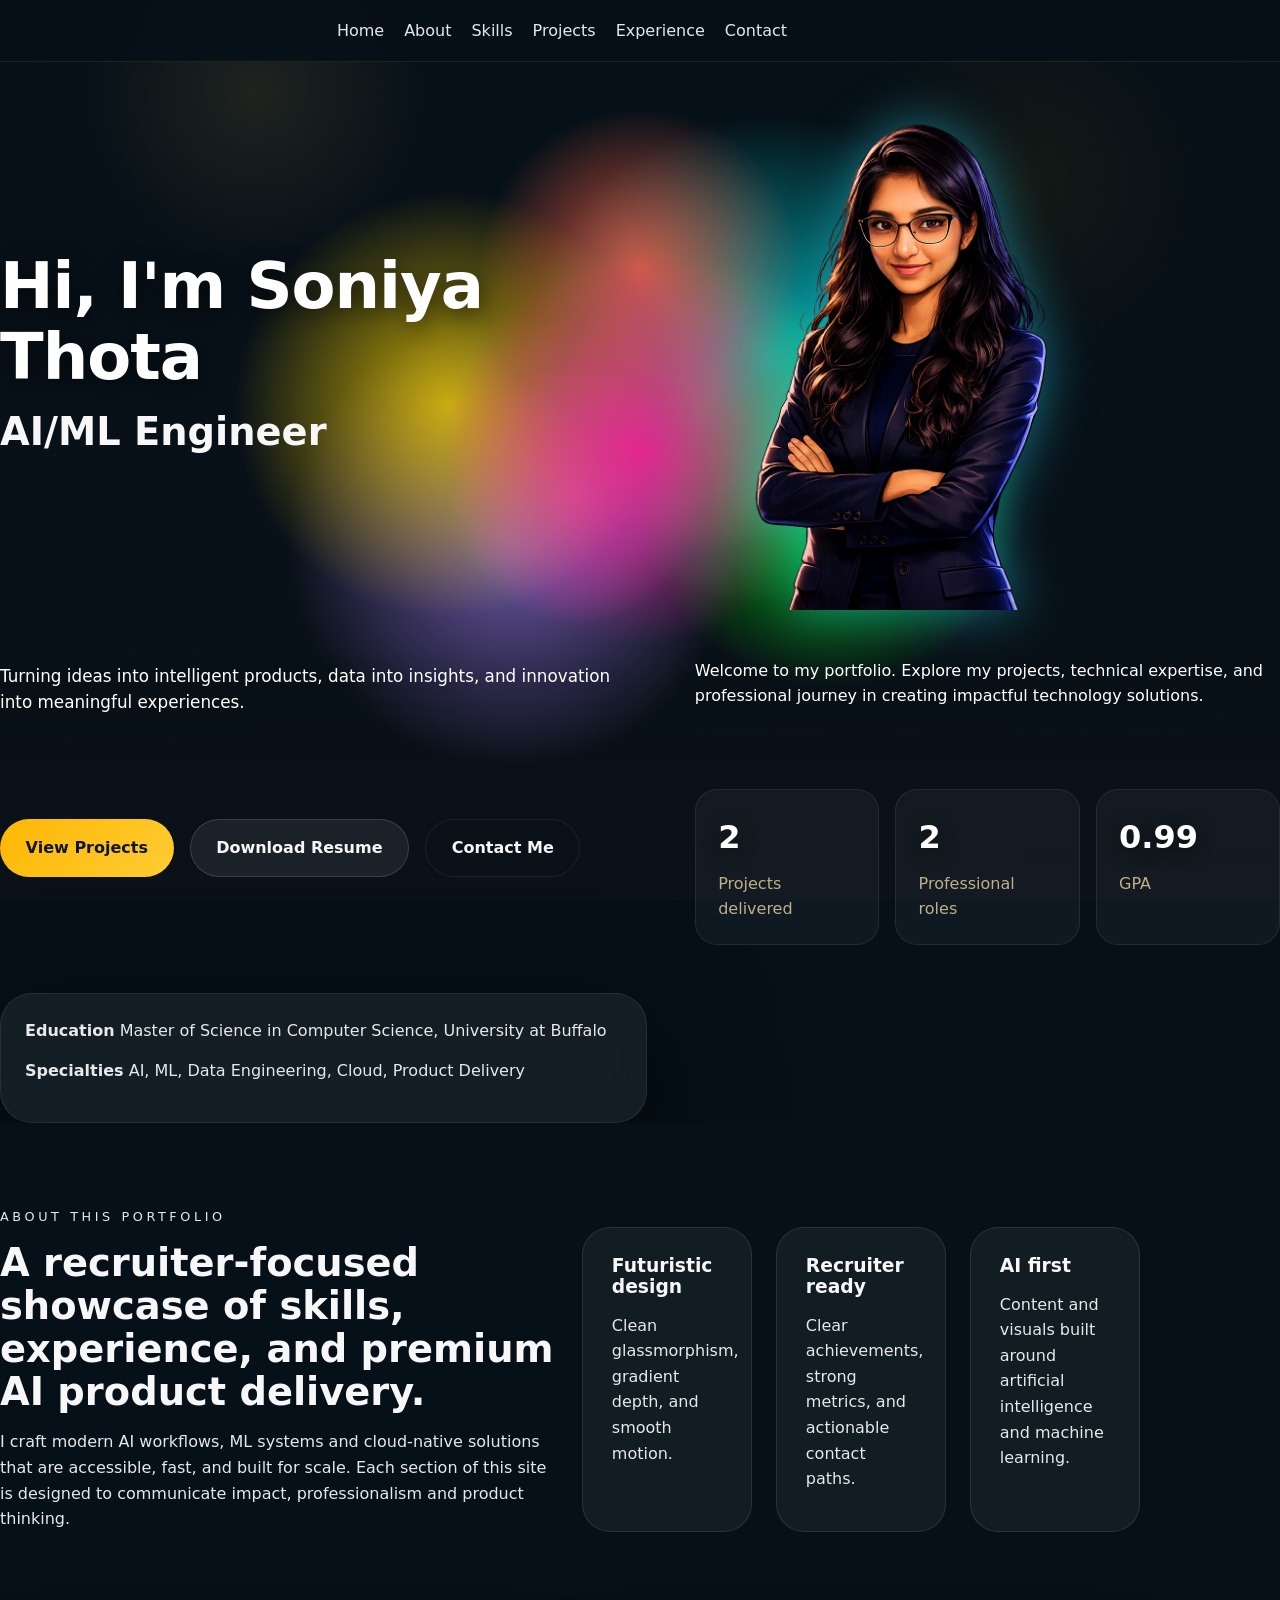
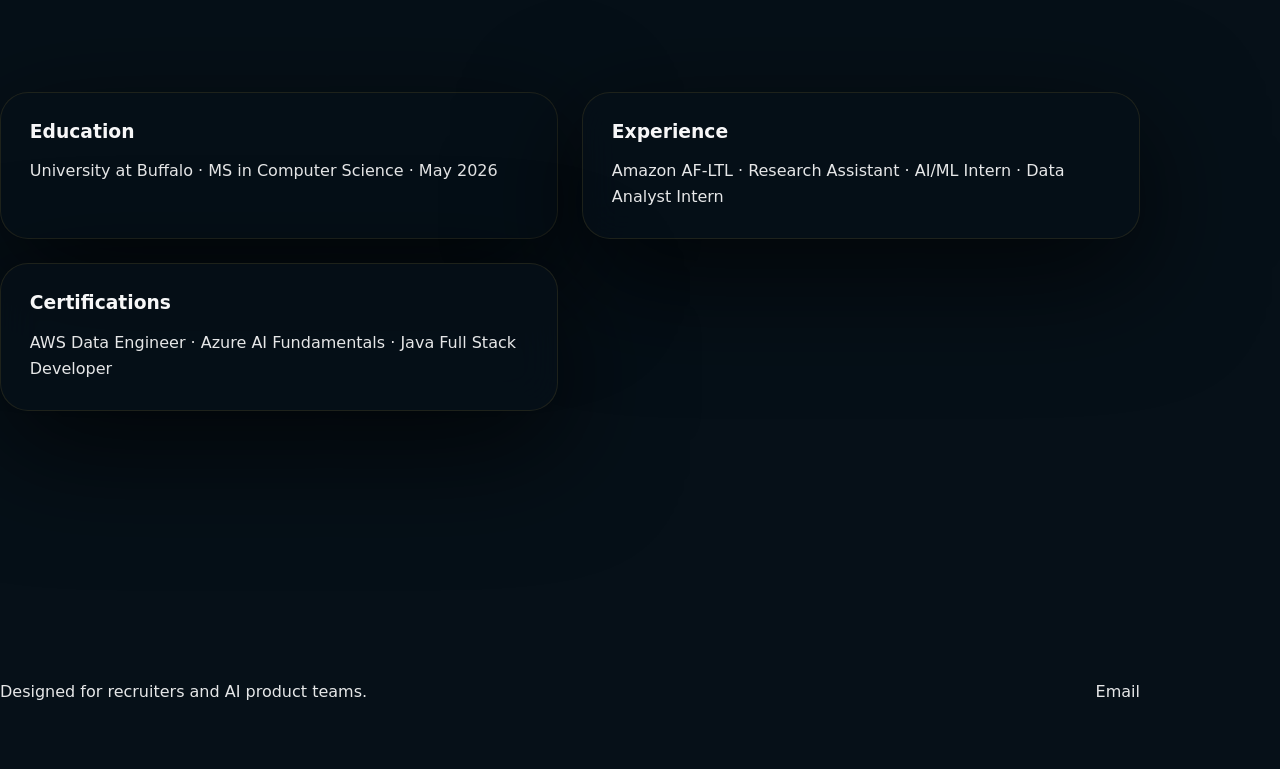
==== index.html @ 8d2c0f6c "Complete portfolio update" ====
﻿<!DOCTYPE html>
<html lang="en">
<head>
  <meta charset="UTF-8">
  <meta http-equiv="X-UA-Compatible" content="IE=edge">
  <meta name="viewport" content="width=device-width, initial-scale=1.0">
  <title>Soniya Thota | AI/ML Engineer</title>
  <meta name="description" content="Soniya Thota is an AI/ML Engineer building intelligent systems through AI, ML, data engineering, and software development.">
  <link rel="stylesheet" href="style.css">
</head>
<body data-page="home">
  <div class="page-overlay"></div>
  <div class="progress-wrap"><div class="progress-bar" id="progressBar"></div></div>

  <header class="site-header">
    <div class="container header-inner">
      <nav class="site-nav" aria-label="Primary navigation">
        <a class="nav-link" href="index.html" data-page="home">Home</a>
        <a class="nav-link" href="about.html" data-page="about">About</a>
        <a class="nav-link" href="skills.html" data-page="skills">Skills</a>
        <a class="nav-link" href="projects.html" data-page="projects">Projects</a>
        <a class="nav-link" href="experience.html" data-page="experience">Experience</a>
        <a class="nav-link" href="contact.html" data-page="contact">Contact</a>
      </nav>
      <div class="header-actions">
        <!-- Theme toggle removed: site is dark-only -->
      </div>
    </div>
  </header>

  <main class="page page--home">
   <section class="hero">

    <div class="hero-content">
        <!-- ALL TEXT HERE -->
        <h1>Hi, I'm Soniya Thota</h1>
        <h2>AI/ML Engineer</h2>
    </div>

    <div class="hero-image">
          <img src="assets/avatar.png"
             class="avatar"
             alt="Soniya Thota">
    </div>

</div>
           <p class="hero-intro">
Turning ideas into intelligent products, data into insights, and innovation into meaningful experiences.
</p>

        <p class="hero-description">Welcome to my portfolio. Explore my projects, technical expertise, and professional journey in creating impactful technology solutions.</p>
        <div class="hero-actions">
          <a href="projects.html" class="button button--primary">View Projects</a>
          <a href="assets/resume.pdf" class="button button--secondary" download>Download Resume</a>
          <a href="contact.html" class="button button--ghost">Contact Me</a>
        </div>
        
        <div class="hero-metrics">
          <div><strong class="counter" data-target="5">0</strong><span>Projects delivered</span></div>
          <div><strong class="counter" data-target="4">0</strong><span>Professional roles</span></div>
          <div><strong class="counter" data-target="3.67">0</strong><span>GPA</span></div>
        </div>
      </div>

      <div class="hero-visual">
        <div class="hero-details card-glass">
          <p><strong>Education</strong> Master of Science in Computer Science, University at Buffalo</p>
          <p><strong>Specialties</strong> AI, ML, Data Engineering, Cloud, Product Delivery</p>
        </div>
      </div>

      <!-- Social links moved to bottom bar to avoid overlapping hero content -->
    </section>

    <section class="section section--glass reveal">
      <div class="container split-grid">
        <div>
          <p class="section-label">About this portfolio</p>
          <h2>A recruiter-focused showcase of skills, experience, and premium AI product delivery.</h2>
          <p>I craft modern AI workflows, ML systems and cloud-native solutions that are accessible, fast, and built for scale. Each section of this site is designed to communicate impact, professionalism and product thinking.</p>
        </div>
        <div class="feature-grid">
          <article class="feature-card">
            <h3>Futuristic design</h3>
            <p>Clean glassmorphism, gradient depth, and smooth motion.</p>
          </article>
          <article class="feature-card">
            <h3>Recruiter ready</h3>
            <p>Clear achievements, strong metrics, and actionable contact paths.</p>
          </article>
          <article class="feature-card">
            <h3>AI first</h3>
            <p>Content and visuals built around artificial intelligence and machine learning.</p>
          </article>
        </div>
      </div>
    </section>

    <section class="section section--split reveal">
      <div class="container split-grid">
        <div class="mini-card card-glass">
          <h3>Education</h3>
          <p>University at Buffalo · MS in Computer Science · May 2026</p>
        </div>
        <div class="mini-card card-glass">
          <h3>Experience</h3>
          <p>Amazon AF-LTL · Research Assistant · AI/ML Intern · Data Analyst Intern</p>
        </div>
        <div class="mini-card card-glass">
          <h3>Certifications</h3>
          <p>AWS Data Engineer · Azure AI Fundamentals · Java Full Stack Developer</p>
        </div>
      </div>
    </section>

  </main>

  <footer class="site-footer">
    <div class="container footer-inner">
      <p>Designed for recruiters and AI product teams.</p>
      <nav class="footer-nav" aria-label="Footer navigation">
        <a href="mailto:thotasoni996@gmail.com">Email</a>
      </nav>
    </div>
  </footer>

  <div class="corner-social" aria-hidden="false">
    <a class="social-link" href="https://www.linkedin.com/in/thotasoni/" target="_blank" rel="noreferrer" aria-label="LinkedIn - opens in new tab">
      <svg viewBox="0 0 24 24" fill="currentColor" aria-hidden="true"><path d="M4.98 3.5C4.98 4.88 3.87 6 2.49 6S0 4.88 0 3.5 1.11 1 2.49 1 4.98 2.12 4.98 3.5zM0 8.98h4.98V24H0V8.98zM8.5 8.98h4.78v2.04h.07c.66-1.25 2.27-2.56 4.68-2.56 5 0 5.93 3.29 5.93 7.57V24h-4.98v-7.45c0-1.78-.03-4.07-2.48-4.07-2.48 0-2.86 1.94-2.86 3.95V24H8.5V8.98z"/></svg>
      <span>LinkedIn</span>
    </a>

    <a class="social-link" href="https://github.com/soniya-thota" target="_blank" rel="noreferrer" aria-label="GitHub - opens in new tab">
      <svg viewBox="0 0 24 24" fill="currentColor" aria-hidden="true"><path d="M12 .5C5.73.5.75 5.48.75 11.76c0 4.94 3.2 9.13 7.64 10.61.56.1.76-.24.76-.53 0-.26-.01-1.12-.02-2.03-3.11.68-3.77-1.5-3.77-1.5-.51-1.29-1.25-1.63-1.25-1.63-1.02-.7.08-.69.08-.69 1.13.08 1.73 1.16 1.73 1.16 1.01 1.73 2.65 1.23 3.29.94.1-.74.39-1.23.71-1.51-2.48-.28-5.09-1.24-5.09-5.53 0-1.22.43-2.22 1.14-3-.12-.28-.5-1.42.11-2.97 0 0 .93-.3 3.05 1.14a10.6 10.6 0 012.78-.37c.94.01 1.89.13 2.78.38 2.12-1.44 3.05-1.14 3.05-1.14.61 1.55.23 2.69.11 2.97.71.78 1.14 1.78 1.14 3 0 4.3-2.62 5.24-5.11 5.52.4.34.76 1.01.76 2.04 0 1.47-.01 2.65-.01 3.01 0 .29.2.64.77.53C19.05 20.88 22.25 16.7 22.25 11.76 22.25 5.48 17.27.5 12 .5z"/></svg>
      <span>GitHub</span>
    </a>

    <a class="social-link" href="assets/resume.pdf" download aria-label="Download resume">
      <svg viewBox="0 0 24 24" fill="currentColor" aria-hidden="true"><path d="M14 2H6a2 2 0 00-2 2v16a2 2 0 002 2h12a2 2 0 002-2V8l-6-6zM13 3.5L18.5 9H13V3.5zM8 12h8v2H8v-2zm0 4h8v2H8v-2z"/></svg>
      <span>Resume</span>
    </a>

    <div class="contact-info-divider"></div>

    <a class="contact-info-link" href="mailto:thotasoni996@gmail.com" aria-label="Email Soniya">
      <svg viewBox="0 0 24 24" fill="currentColor" aria-hidden="true"><path d="M20 4H4c-1.1 0-2 .9-2 2v12c0 1.1.9 2 2 2h16c1.1 0 2-.9 2-2V6c0-1.1-.9-2-2-2zm0 4l-8 5-8-5V6l8 5 8-5v2z"/></svg>
      <span class="contact-info-text">thotasoni996@gmail.com</span>
    </a>

    <a class="contact-info-link" href="tel:+17163089712" aria-label="Call Soniya">
      <svg viewBox="0 0 24 24" fill="currentColor" aria-hidden="true"><path d="M17.92 7.02C15.8915026 3.93029521 11.8589582 3.05342157 8.55 4.69v2.26c2.3 -1.1 4.05 -0.5 5.84 1.26 2.11 2.11 2.63 4.75 1.38 7.46h2.06c1.33 -2.92 0.97 -6.465 -0.91 -9.15zM19.53 3.02C16.604127 0.134285714 11.253143 0.534285714 7.54 2.23v2.26c2.5 -1.25 4.85 -0.75 6.54 0.99 2 2 2.34 4.26 1.5 6.02h2.04c.6 -1.89 .25 -4.23 -1.5 -6.48zm-9.8 11.01H6.63c.33 1.48 1.71 2.63 3.37 2.63 1.66 0 3.04 -1.15 3.37 -2.63v-4.28c0 -.75 .75 -1.5 1.5 -1.5s1.5 .75 1.5 1.5v4.28h2.04v-4.28C18.5 6.82 16.54 5 14 5c-2.54 0 -4.5 1.82 -4.5 4.04v5.99z"/></svg>
      <span class="contact-info-text">+1 (716) 308-9712</span>
    </a>
  </div>

  <script src="script.js"></script>
</body>
</html>
---- style.css ----
﻿/* Global reset */
* {
  margin: 0;
  padding: 0;
  box-sizing: border-box;
}

:root {
  color-scheme: dark;
  font-family: 'Inter', 'Poppins', system-ui, -apple-system, BlinkMacSystemFont, 'Segoe UI', sans-serif;
  font-size: 16px;
  /* Black + Yellow theme */
  color: #f7f7f8;
  background: #061018;
  --surface: rgba(6, 16, 24, 0.86);
  --surface-soft: rgba(10, 20, 30, 0.74);
  --border: rgba(255, 205, 72, 0.10);
  --accent: #ffcc33; /* warm gold */
  --accent-soft: #ffb703; /* softer gold */
  --accent-2: #22d3ee; /* cyan highlight */
  --text: #f7f7f8;
  --muted: #bfb089;
  --shadow: 0 36px 120px rgba(0, 0, 0, 0.7);
  --radius: 28px;
}

body {
  min-height: 100vh;
  background: 
    radial-gradient(circle at 50% 50%, rgba(255, 20, 147, 0.8) 0%, transparent 25%),
    radial-gradient(circle at 35% 45%, rgba(255, 215, 0, 0.75) 0%, transparent 22%),
    radial-gradient(circle at 65% 55%, rgba(0, 255, 0, 0.7) 0%, transparent 20%),
    radial-gradient(circle at 50% 30%, rgba(255, 99, 71, 0.8) 0%, transparent 18%),
    radial-gradient(circle at 40% 60%, rgba(147, 112, 219, 0.75) 0%, transparent 24%),
    radial-gradient(circle at 60% 40%, rgba(0, 206, 209, 0.8) 0%, transparent 26%),
    radial-gradient(circle at 45% 55%, rgba(255, 105, 180, 0.65) 0%, transparent 15%),
    radial-gradient(circle at 55% 45%, rgba(255, 140, 0, 0.7) 0%, transparent 17%),
    linear-gradient(180deg, #061018 0%, #0a1118 100%);
  background-attachment: fixed;
  color: var(--text);
  line-height: 1.6;
  position: relative;
}

body::before {
  content: '';
  position: fixed;
  top: 0;
  left: 0;
  right: 0;
  bottom: 0;
  background: linear-gradient(180deg, rgba(6,16,24,0.45) 0%, rgba(6,16,24,0.50) 100%);
  pointer-events: none;
  z-index: -1;
}

body.theme-light {
  color: #111114;
  background: radial-gradient(circle at top left, rgba(255, 209, 102, 0.06), transparent 18%),
              radial-gradient(circle at bottom right, rgba(255, 183, 3, 0.04), transparent 16%),
              #fffced;
}

body.theme-light .site-header,
body.theme-light .card-glass,
body.theme-light .project-card,
body.theme-light .contact-panel,
body.theme-light .contact-form,
body.theme-light .education-card,
body.theme-light .cert-card,
body.theme-light .timeline-item,
body.theme-light .portrait-card {
  background: rgba(255, 255, 255, 0.72);
  color: #0f172a;
  border-color: rgba(15, 23, 42, 0.12);
}

body.theme-light .site-footer,
body.theme-light .hero-details,
body.theme-light .feature-card,
body.theme-light .mini-card,
body.theme-light .skill-group,
body.theme-light .hero-card {
  background: rgba(255, 255, 255, 0.55);
}

body.theme-light .site-nav a,
body.theme-light .footer-link,
body.theme-light .button--ghost,
body.theme-light .theme-toggle {
  color: #0f172a;
}

body.theme-light .hero-badge,
body.theme-light .section-label,
body.theme-light .contact-meta span,
body.theme-light .project-badge,
body.theme-light .cert-badge,
body.theme-light .project-link {
  color: #0f172a;
}

img {
  max-width: 100%;
  display: block;
}

a {
  color: inherit;
  text-decoration: none;
}

button,
input,
textarea {
  font: inherit;
}

button {
  cursor: pointer;
}

.container {
  width: min(1140px, calc(100% - 2rem));
  margin: 1 auto;
}

.page-overlay {
  position: fixed;
  inset: 0;
  pointer-events: none;
  background: radial-gradient(circle at 20% 10%, rgba(255, 209, 102, 0.10), transparent 14%),
              radial-gradient(circle at 80% 20%, rgba(255, 183, 3, 0.06), transparent 16%);
  z-index: 0;
}

.progress-wrap {
  position: fixed;
  inset: 0 0 auto 0;
  height: 4px;
  z-index: 60;
  background: transparent;
}

.progress-bar {
  width: 0%;
  height: 100%;
  background: linear-gradient(90deg, var(--accent), var(--accent-soft));
  transition: width 0.2s ease;
}

.site-header {
  position: sticky;
  top: 0;
  z-index: 50;
  backdrop-filter: blur(24px);
  background: var(--surface);
  border-bottom: 1px solid var(--border);
}

.header-inner {
  display: flex;
  align-items: center;
  justify-content: center;
  gap: 1rem;
  padding: 1.1rem 0;
}

.brand {
  font-size: 1.2rem;
  font-weight: 800;
  letter-spacing: 1px;
}

.site-nav {
  display: flex;
  flex-wrap: wrap;
  gap: 1.25rem;
}

.nav-link {
  color: var(--muted);
  transition: color 0.2s ease;
}

.nav-link:hover,
.nav-link.active {
  color: var(--text);
}

.header-actions {
  display: flex;
  align-items: center;
  gap: 0.85rem;
}

.theme-toggle {
  border: none;
  background: rgba(255, 255, 255, 0.06);
  color: var(--text);
  width: 44px;
  height: 44px;
  border-radius: 16px;
  display: grid;
  place-items: center;
  transition: transform 0.2s ease, background 0.2s ease;
}

.theme-toggle:hover {
  transform: translateY(-2px);
}
.hero-image{
    display:flex;
    justify-content:right;
    align-items:right;
    right: 500px;
}

.avatar{
    width:750px;
    right:500px;
    max-width:1050%;
    animation:floatAvatar 2s ease-in-out infinite;
    filter:drop-shadow(0 0 25px rgba(34,211,238,.5));
}

@keyframes floatAvatar{
    50%,100%{
        transform:translateY(0);
    }
    50%{
        transform:translateY(-20px);
    }
}

/* Force dark-only: hide the theme toggle control */
.theme-toggle { display: none !important; }

.button {
  display: inline-flex;
  align-items: center;
  justify-content: center;
  gap: 0.6rem;
  padding: 0.95rem 1.6rem;
  border-radius: 999px;
  font-weight: 700;
  transition: transform 0.25s ease, opacity 0.25s ease;
}

.button:hover {
  transform: translateY(-2px);
}

.button--primary {
  color: #0f172a;
  background: linear-gradient(135deg, var(--accent-soft), var(--accent));
}

.button--secondary {
  border: 1px solid rgba(255, 255, 255, 0.14);
  background: rgba(255, 255, 255, 0.07);
  color: var(--text);
}

.button--ghost {
  background: transparent;
  border: 1px solid rgba(255, 255, 255, 0.08);
}

.page {
  position: relative;
  z-index: 1;
  overflow: hidden;
}

.section {
  padding: 5rem 0;
}

.section-label {
  display: inline-flex;
  text-transform: uppercase;
  letter-spacing: 0.28em;
  color: var(--accent);
  font-size: 0.8rem;
  margin-bottom: 0.9rem;
}

h1,
h2,
h3,
h4 {
  margin-bottom: 1rem;
  line-height: 1.12;
}

h1 {
  font-size: clamp(2.5rem, 4vw, 4.2rem);
}

h2 {
  font-size: clamp(1.8rem, 3vw, 2.6rem);
}

p {
  color: var(--muted);
}

.reveal {
  opacity: 0;
  transform: translateY(30px);
  transition: opacity 0.8s ease, transform 0.8s ease;
}

.reveal.active {
  opacity: 1;
  transform: translateY(0);
}

.card-glass {
  background: var(--surface);
  backdrop-filter: blur(20px);
  border: 1px solid var(--border);
  border-radius: var(--radius);
  box-shadow: var(--shadow);
}

.hero {
  display: grid;
  grid-template-columns: 1.05fr 0.95fr;
  align-items: center;
  gap: 3rem;
  min-height: calc(100vh - 110px);
  padding-top: 3rem;
  position: relative;
  overflow: hidden;
}

/* Holi colors background - handled by body gradient */
.hero-avatar-bg {
  position: absolute;
  inset: 0;
  opacity: 0;
  z-index: 0;
  overflow: hidden;
  pointer-events: none;
}

.avatar-bg-img {
  display: none;
}

.hero-content {
  max-width: 680px;
  position: relative;
  z-index: 2;
}

.hero-badge {
  display: inline-flex;
  padding: 0.8rem 1.15rem;
  border-radius: 999px;
  background: rgba(255, 209, 102, 0.12);
  color: #111114;
  font-size: 0.9rem;
  margin-bottom: 1.6rem;
}

.hero h1 {
  font-size: clamp(3.5rem, 5vw, 5.2rem);
}

.hero h1 span {
  display: block;
  color: #ffffff;
}

.hero-intro {
  color: #cbd5e1;
  font-size: 1.05rem;
  margin-bottom: 1.25rem;
  max-width: 720px;
}



.hero-description {
  margin-bottom: 2rem;
  max-width: 700px;
}

.hero-actions {
  display: flex;
  flex-wrap: wrap;
  gap: 1rem;
  margin-bottom: 2.4rem;
}

.hero-metrics {
  display: grid;
  grid-template-columns: repeat(3, minmax(0, 1fr));
  gap: 1rem;
}

.hero-metrics div {
  padding: 1.35rem 1.4rem;
  border-radius: 22px;
  background: rgba(255, 255, 255, 0.04);
  border: 1px solid rgba(255, 255, 255, 0.08);
}

.hero-metrics strong {
  display: block;
  font-size: 2rem;
  color: #ffffff;
}

.hero-metrics span {
  display: block;
  color: var(--muted);
  margin-top: 0.5rem;
}

.hero-visual {
  display: grid;
  gap: 1.5rem;
  position: relative;
  z-index: 2;
}

.avatar-card {
  position: relative;
  overflow: hidden;
  padding: 1.2rem;
  border-radius: 36px;
  background: linear-gradient(180deg, rgba(255,255,255,0.08), rgba(255,255,255,0.04));
}

.avatar-frame {
  width: 100%;
  height: 0;
  padding-bottom: 120%;
  position: relative;
  border-radius: 32px;
  overflow: hidden;
  background: radial-gradient(circle at 30% 30%, rgba(34, 211, 238, 0.2), transparent 42%);
}

.avatar-fallback {
  position: absolute;
  inset: 0;
  width: 100%;
  height: 100%;
  display: block;
}

.avatar-frame img {
  position: absolute;
  inset: 0;
  width: 100%;
  height: 100%;
  object-fit: cover;
  animation: float 6s ease-in-out infinite;
}

.avatar-frame img.hidden { display: none; }

/* High-contrast overrides for better readability */
:root {
  --text-primary: #ffffff;
  --text-strong: #ffffff;
  --text-muted-strong: rgba(255,255,255,0.9);
}

/* Hero title and name */
.hero h1,
.hero h1 span,
.hero .hero-intro,
.hero .hero-description {
  color: var(--text-primary) !important;
  text-shadow: 0 6px 22px rgba(0,0,0,0.55);
}

.hero h1 { font-weight: 800; letter-spacing: -1px; }

/* Make role and smaller headings clear */
.hero .role,
.hero .hero-badge,
.nav-link,
.site-nav a {
  color: var(--text-muted-strong) !important;
}

/* Counters / metrics */
.hero-metrics strong,
.counter-value {
  color: #ffffff !important;
  text-shadow: 0 4px 18px rgba(0,0,0,0.45);
}

/* Speech bubble: dark text on light bubble for clarity */
.speech-bubble,
.speech-bubble p {
  color: #0b1220 !important;
  font-weight: 600;
}

/* Ensure links and footer text are visible */
.footer-link,
.site-footer,
.contact-meta,
p {
  color: var(--text-muted-strong) !important;
}

/* Audio play overlay on avatar */
.audio-play {
  position: absolute;
  right: 12px;
  bottom: 12px;
  width: 44px;
  height: 44px;
  display: grid;
  place-items: center;
  border-radius: 999px;
  border: 1px solid rgba(255,255,255,0.12);
  background: linear-gradient(180deg, rgba(255,209,102,0.95), rgba(255,183,3,0.95));
  color: #111114;
  font-weight: 800;
  box-shadow: 0 8px 30px rgba(0,0,0,0.45);
  cursor: pointer;
  transform: translateY(0);
  transition: transform 180ms ease, opacity 180ms ease;
  opacity: 0.98;
  z-index: 30;
}

.audio-play.show {
  opacity: 1;
}

.audio-play.playing {
  transform: scale(0.96) rotate(6deg);
}

.speech-bubble {
  margin-top: 1.5rem;
  padding: 1.3rem 1.4rem;
  border-radius: 28px;
  background: rgba(9, 17, 34, 0.96);
  border: 1px solid rgba(255, 255, 255, 0.1);
  position: relative;
  color: #dbeafe;
}

.speech-bubble::after {
  content: '';
  position: absolute;
  left: 2rem;
  bottom: -16px;
  width: 28px;
  height: 28px;
  background: rgba(9, 17, 34, 0.96);
  clip-path: polygon(50% 100%, 0 0, 100% 0);
}

.speech-bubble.speaking {
  animation: bubble-talk 0.7s ease-in-out infinite;
  box-shadow: 0 18px 45px rgba(255, 209, 102, 0.22);
}

@keyframes bubble-talk {
  0%, 100% { transform: translateY(0); }
  50% { transform: translateY(-3px) scale(1.005); }
}

.hero-details {
  padding: 1.5rem;
  border-radius: 32px;
  background: rgba(255, 255, 255, 0.06);
  border: 1px solid rgba(255, 255, 255, 0.08);
}

.hero-details p {
  margin-bottom: 0.9rem;
}

.split-grid {
  display: grid;
  grid-template-columns: 1fr 1fr;
  gap: 1.5rem;
}

.feature-grid {
  display: grid;
  grid-template-columns: repeat(3, minmax(0, 1fr));
  gap: 1.5rem;
  margin-top: 1.5rem;
}

.feature-card,
.mini-card,
.text-panel,
.education-card,
.cert-card,
.timeline-item,
.portrait-card,
.contact-panel,
.contact-form,
.skill-group,
.project-card {
  overflow: hidden;
}

.feature-card,
.mini-card,
.text-panel,
.education-card,
.cert-card,
.timeline-item,
.portrait-card,
.contact-panel,
.contact-form,
.skill-group,
.project-card {
  padding: 1.8rem;
}

.feature-card {
  border-radius: 28px;
  background: rgba(255, 255, 255, 0.05);
  border: 1px solid rgba(255, 255, 255, 0.1);
}

.feature-card h3 {
  margin-bottom: 0.9rem;
}

.mini-card {
  border-radius: 28px;
}

.contact-grid,
.education-grid,
.certification-grid,
.skill-blocks,
.project-grid,
.timeline,
.about-grid {
  display: grid;
  gap: 1.5rem;
}

.skill-blocks {
  grid-template-columns: repeat(2, minmax(0, 1fr));
}

.skill-group {
  border-radius: 28px;
}

.skill-group h2 {
  margin-bottom: 1.4rem;
}

.skill-item {
  margin-bottom: 1rem;
}

.skill-item span {
  display: block;
  margin-bottom: 0.55rem;
  color: var(--text);
}

.skill-bar {
  width: 100%;
  height: 0.85rem;
  border-radius: 999px;
  background: rgba(255, 255, 255, 0.08);
}

.skill-bar span {
  display: block;
  height: 100%;
  border-radius: 999px;
  background: linear-gradient(90deg, rgba(34, 211, 238, 0.88), rgba(124, 58, 237, 0.88));
}

.project-grid {
  grid-template-columns: repeat(2, minmax(0, 1fr));
}

.project-card {
  border-radius: 32px;
}

.project-top {
  display: flex;
  align-items: center;
  justify-content: space-between;
  gap: 1rem;
  margin-bottom: 1rem;
}

.project-badge,
.cert-badge {
  display: inline-flex;
  padding: 0.55rem 0.9rem;
  border-radius: 999px;
  background: rgba(255, 209, 102, 0.14);
  color: #111114;
  font-size: 0.82rem;
  font-weight: 700;
}

.project-link {
  color: var(--accent-soft);
  font-weight: 600;
}

.project-preview {
  height: 220px;
  border-radius: 28px;
  margin-bottom: 1.35rem;
  background: linear-gradient(135deg, rgba(59, 130, 246, 0.24), rgba(124, 58, 237, 0.24));
  position: relative;
  overflow: hidden;
}

.preview--tabnet { background-image: radial-gradient(circle at top left, rgba(34, 211, 238, 0.25), transparent 38%), linear-gradient(135deg, rgba(59, 130, 246, 0.15), rgba(124, 58, 237, 0.14)); }
.preview--water { background-image: radial-gradient(circle at center, rgba(59, 130, 246, 0.22), transparent 40%), linear-gradient(145deg, rgba(124, 58, 237, 0.12), rgba(34, 211, 238, 0.08)); }
.preview--os { background-image: radial-gradient(circle at bottom left, rgba(34, 211, 238, 0.18), transparent 35%), linear-gradient(145deg, rgba(124, 58, 237, 0.16), rgba(59, 130, 246, 0.08)); }
.preview--dsa { background-image: radial-gradient(circle at top right, rgba(124, 58, 237, 0.22), transparent 35%), linear-gradient(145deg, rgba(34, 211, 238, 0.1), rgba(59, 130, 246, 0.12)); }
.preview--blockchain { background-image: radial-gradient(circle at bottom right, rgba(34, 211, 238, 0.2), transparent 35%), linear-gradient(145deg, rgba(124, 58, 237, 0.14), rgba(59, 130, 246, 0.08)); }

.timeline {
  position: relative;
  padding-left: 2rem;
}

.timeline::before {
  content: '';
  position: absolute;
  left: 16px;
  top: 0;
  bottom: 0;
  width: 4px;
  background: linear-gradient(to bottom, var(--accent), var(--accent-soft));
}

.timeline-item {
  position: relative;
  padding: 1.8rem 1.6rem 1.8rem 2.8rem;
  border-radius: 28px;
  background: rgba(255, 255, 255, 0.05);
  border: 1px solid rgba(255, 255, 255, 0.1);
}

.timeline-item::before {
  content: '';
  position: absolute;
  left: -4px;
  top: 2.2rem;
  width: 14px;
  height: 14px;
  background: var(--accent);
  border-radius: 50%;
}

.timeline-year {
  display: block;
  margin-bottom: 1rem;
  font-weight: 700;
  color: var(--text);
}

.timeline-content h2 {
  margin-bottom: 0.75rem;
}

.education-grid {
  grid-template-columns: repeat(2, minmax(0, 1fr));
}

.education-card {
  border-radius: 32px;
}

.education-card h2,
.cert-card h2 {
  margin-bottom: 0.85rem;
}

.certification-grid {
  grid-template-columns: repeat(3, minmax(0, 1fr));
}

.cert-card {
  border-radius: 32px;
}

.contact-grid {
  grid-template-columns: 1fr 1.05fr;
}

.contact-panel {
  display: grid;
  gap: 1.2rem;
}

.contact-actions {
  display: flex;
  flex-wrap: wrap;
  gap: 0.9rem;
}

.contact-meta {
  display: grid;
  gap: 0.85rem;
}

.contact-meta span {
  display: block;
  color: var(--muted);
}

.contact-meta strong {
  color: var(--text);
}

.contact-form {
  display: grid;
}

.contact-form label {
  color: var(--text);
  margin-bottom: 0.45rem;
  font-weight: 600;
}

.contact-form input,
.contact-form textarea {
  border: 1px solid rgba(255, 255, 255, 0.14);
  border-radius: 20px;
  background: rgba(255, 255, 255, 0.05);
  color: var(--text);
  padding: 1rem 1.1rem;
  outline: none;
}

.contact-form input:focus,
.contact-form textarea:focus {
  border-color: var(--accent-soft);
}

.contact-status {
  color: var(--accent-soft);
}

.portrait-card {
  border-radius: 32px;
  display: grid;
  gap: 1.2rem;
}

.portrait-card img {
  width: 100%;
  border-radius: 28px;
}

.site-footer {
  padding: 3rem 0 4rem;
}

.footer-inner {
  display: flex;
  align-items: center;
  justify-content: space-between;
  gap: 1rem;
}

.footer-nav {
  display: flex;
  flex-wrap: wrap;
  gap: 1rem;
}

.footer-link {
  color: var(--accent-soft);
}

/* Bottom-centered horizontal social bar */
.corner-social {
  position: fixed;
  left: 50%;
  transform: translateX(-50%);
  bottom: 24px;
  display: flex;
  flex-direction: row;
  gap: 0.6rem;
  align-items: center;
  z-index: 9999;
  padding: 6px 8px;
  background: linear-gradient(180deg, rgba(255,255,255,0.02), rgba(255,255,255,0.01));
  border-radius: 999px;
  box-shadow: 0 14px 40px rgba(2,6,20,0.7);
  border: 1px solid rgba(255,255,255,0.05);
}

/* Hidden by default; shown when user reaches footer/contact */
.corner-social { opacity: 0; transform: translateX(-50%) translateY(8px); pointer-events: none; transition: opacity 260ms ease, transform 260ms ease; }
.corner-social.visible { opacity: 1; transform: translateX(-50%) translateY(0); pointer-events: auto; }

.social-link {
  display: inline-flex;
  align-items: center;
  justify-content: center;
  gap: 0.5rem;
  padding: 0.55rem;
  width: 44px;
  height: 44px;
  border-radius: 12px;
  background: rgba(255,255,255,0.03);
  color: var(--text);
  border: 1px solid rgba(255,255,255,0.06);
  font-weight: 700;
  text-decoration: none;
  backdrop-filter: blur(6px);
  transition: transform 160ms ease, background 160ms ease;
}

.social-link:hover {
  transform: translateY(-4px) scale(1.02);
  background: rgba(255,255,255,0.06);
}

.social-link svg {
  width: 18px;
  height: 18px;
  flex: 0 0 18px;
}

/* hide text labels so the bar is compact and doesn't block content */
.social-link span { display: none; }

/* Contact info divider */
.contact-info-divider {
  width: 1px;
  height: 28px;
  background: rgba(255,255,255,0.08);
  margin: 0 0.3rem;
}

/* Contact info links (email/phone) in the bottom bar and contact section */
.contact-info-link {
  display: inline-flex;
  align-items: center;
  gap: 0.5rem;
  padding: 0.55rem;
  width: auto;
  height: 44px;
  border-radius: 12px;
  background: rgba(255,255,255,0.03);
  color: var(--text);
  border: 1px solid rgba(255,255,255,0.06);
  font-weight: 600;
  text-decoration: none;
  backdrop-filter: blur(6px);
  transition: transform 160ms ease, background 160ms ease;
  font-size: 0.9rem;
  white-space: nowrap;
}

.contact-info-link:hover {
  transform: translateY(-4px) scale(1.01);
  background: rgba(255,255,255,0.06);
}

.contact-info-link svg {
  width: 18px;
  height: 18px;
  flex: 0 0 18px;
}

.contact-info-text { display: none; }

/* ensure main content leaves space for the fixed social bar */
main.page { padding-bottom: 140px; }

/* Toast notifications shown after clicking social links */
.site-toast {
  position: fixed;
  left: 50%;
  transform: translateX(-50%);
  bottom: 86px;
  z-index: 120;
  background: rgba(6,9,22,0.92);
  color: #e6f6fb;
  padding: 0.6rem 1rem;
  border-radius: 12px;
  box-shadow: 0 8px 30px rgba(2,4,20,0.45);
  transform-origin: center bottom;
  transform: translate(-50%, 8px);
  opacity: 0;
  transition: opacity 220ms ease, transform 220ms ease;
  font-weight: 600;
}
.site-toast.visible {
  transform: translateY(0);
  opacity: 1;
}

@media (max-width: 720px) {
  .site-toast { left: 12px; bottom: 92px; font-size: 0.95rem; }
}

@media (max-width: 720px) {
  .corner-social {
    left: 50%;
    transform: translateX(-50%);
    bottom: 12px;
    gap: 0.4rem;
    padding: 4px;
  }
  .social-link {
    width: 40px;
    height: 40px;
    padding: 0.45rem;
  }
}

@keyframes float {
  0%, 100% { transform: translateY(0); }
  50% { transform: translateY(-12px); }
}

@media (max-width: 960px) {
  .hero,
  .feature-grid,
  .skill-blocks,
  .project-grid,
  .contact-grid,
  .education-grid,
  .about-grid,
  .certification-grid {
    grid-template-columns: 1fr;
  }

  .timeline {
    padding-left: 1rem;
  }

  .timeline::before {
    left: 8px;
  }

  .timeline-item {
    padding-left: 2.2rem;
  }
}

@media (max-width: 720px) {
  .header-inner {
    flex-direction: column;
    align-items: stretch;
  }

  .site-nav {
    justify-content: center;
  }

  .hero {
    gap: 2rem;
  }

  .hero h1 {
    font-size: 3.4rem;
  }

  .progress-wrap {
    display: none;
  }
}
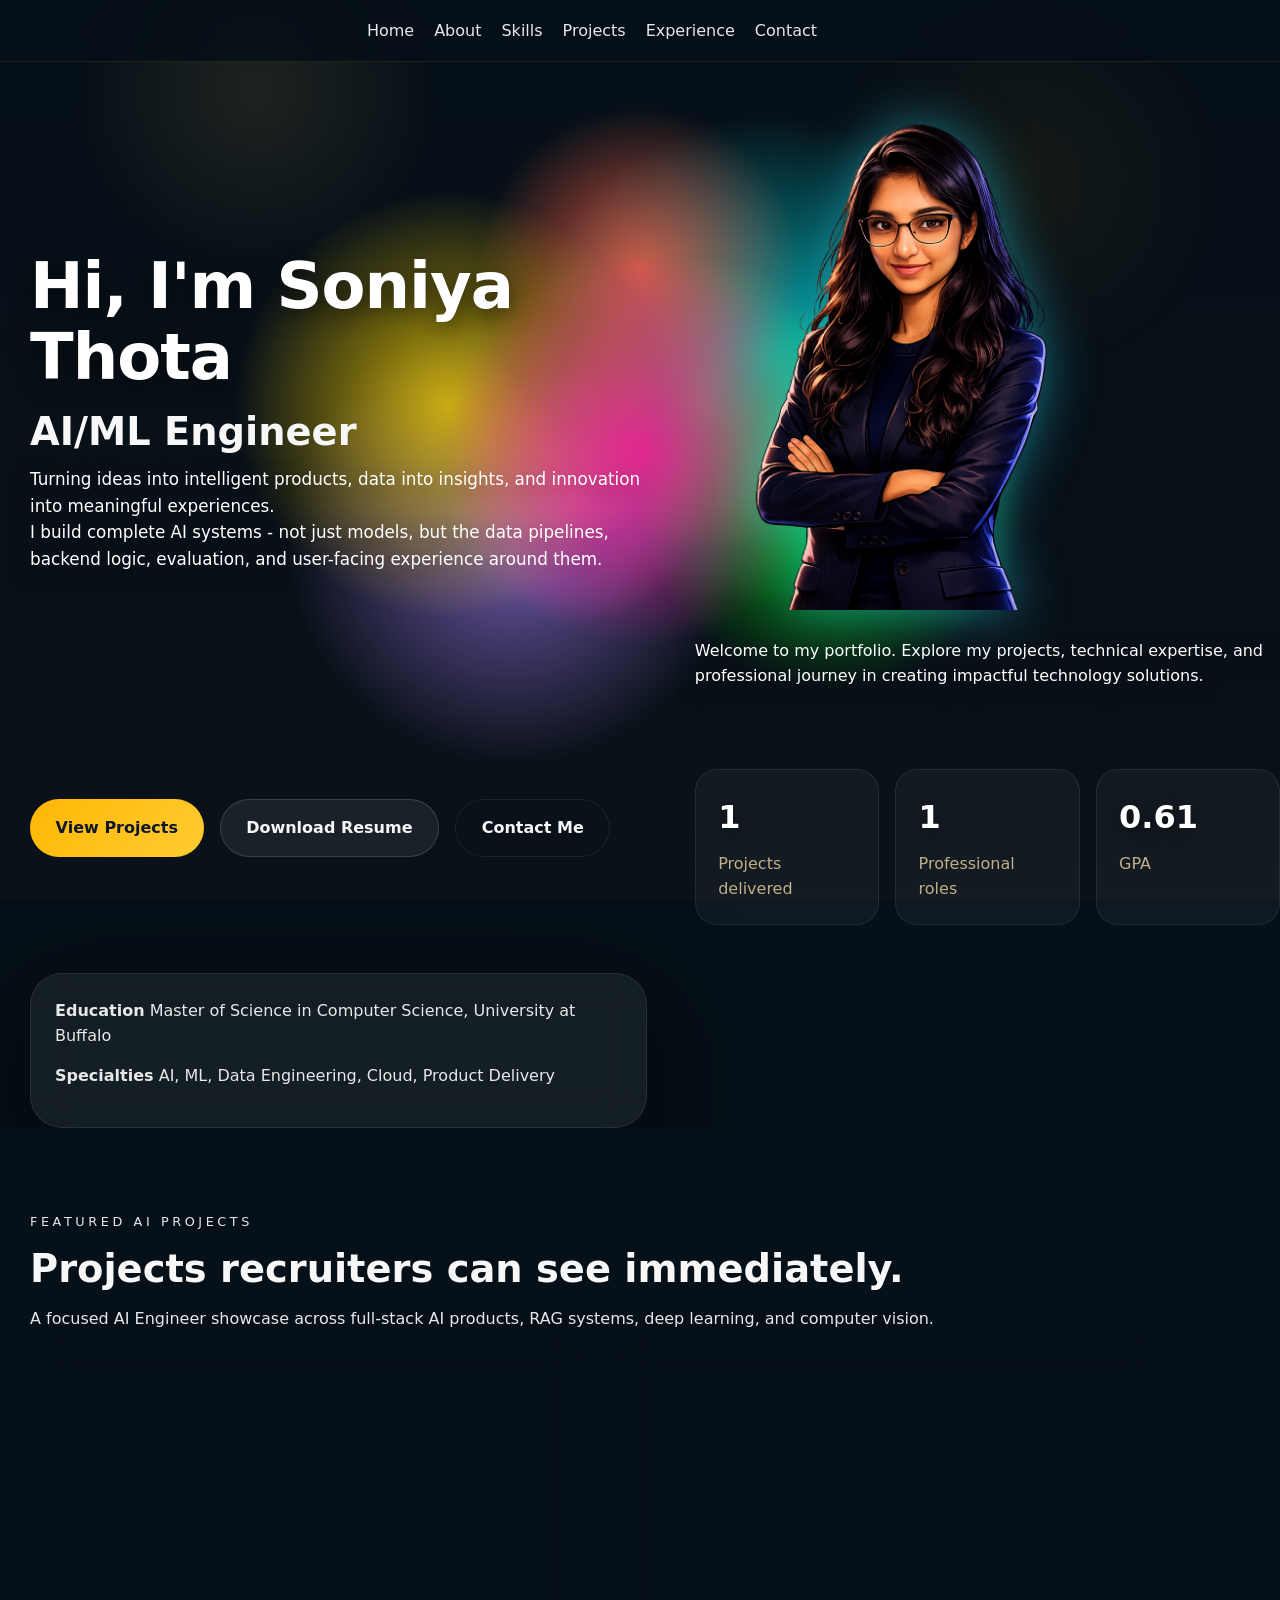
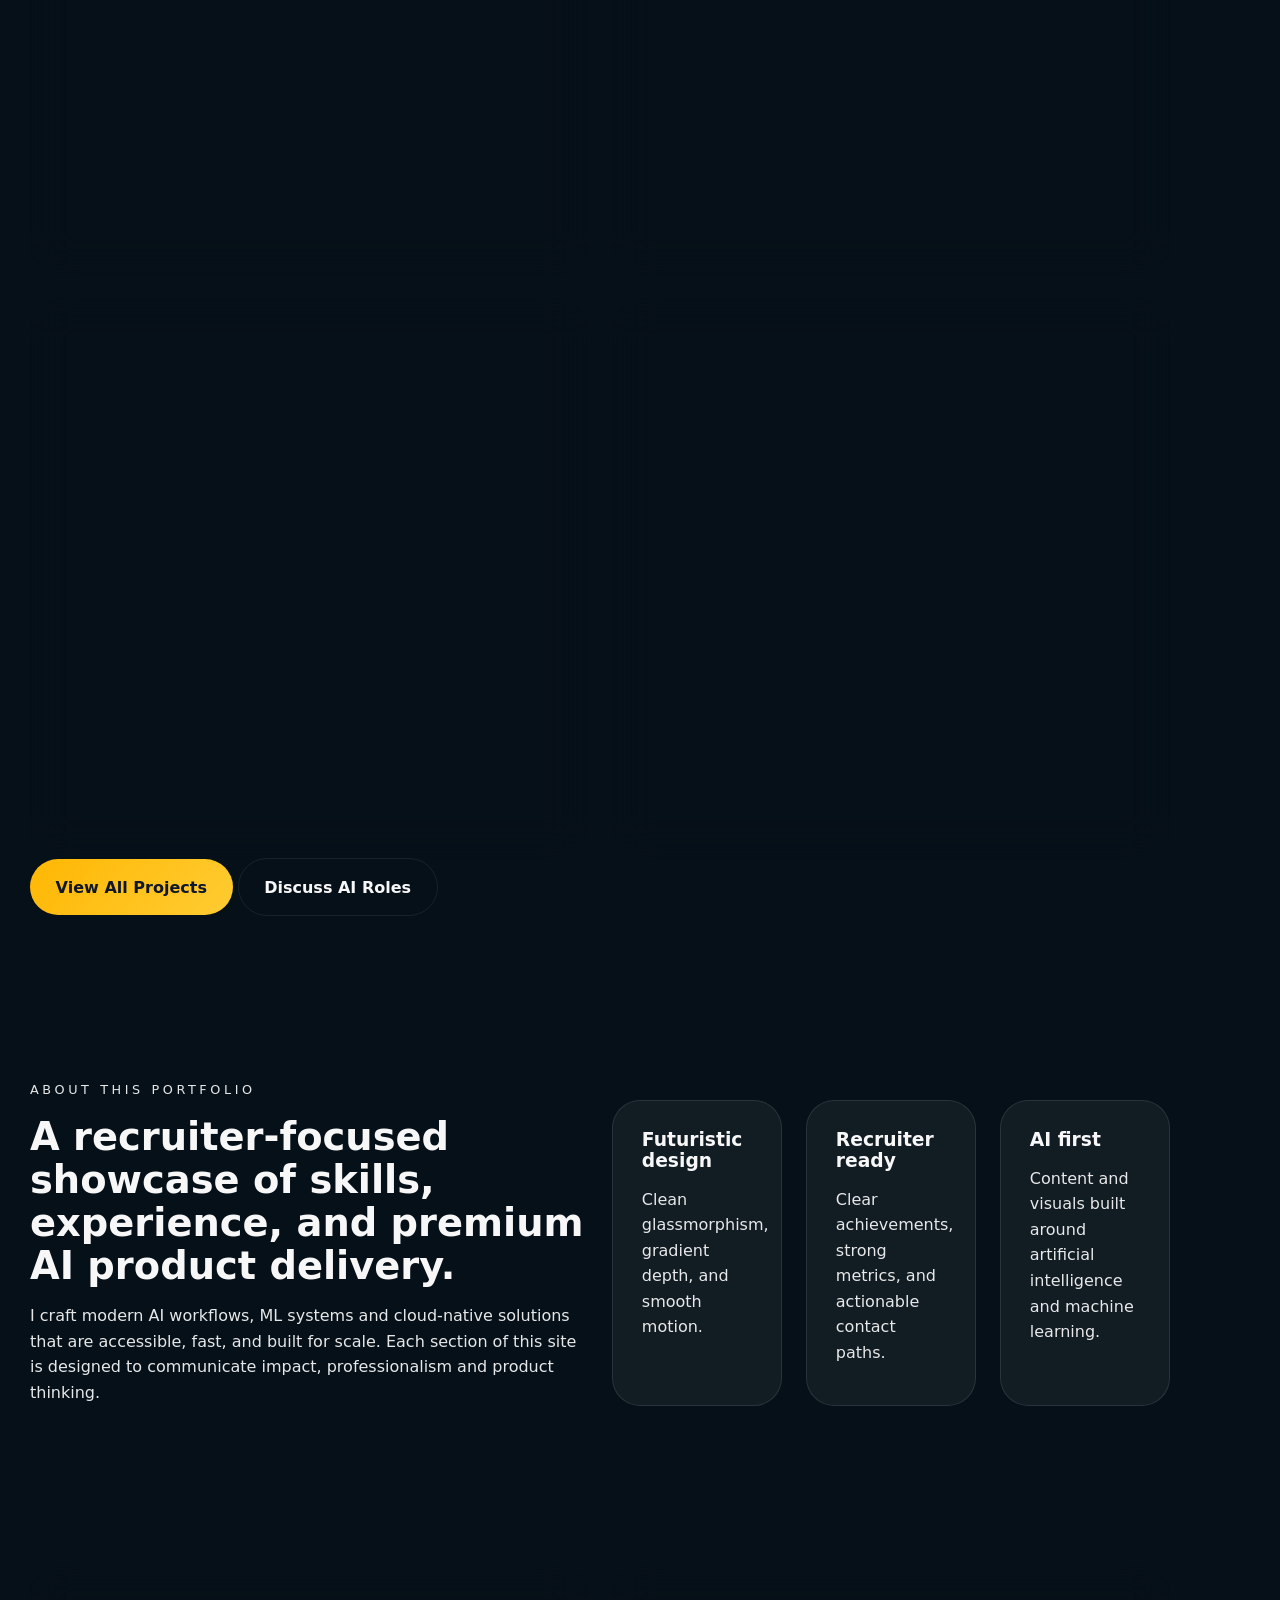
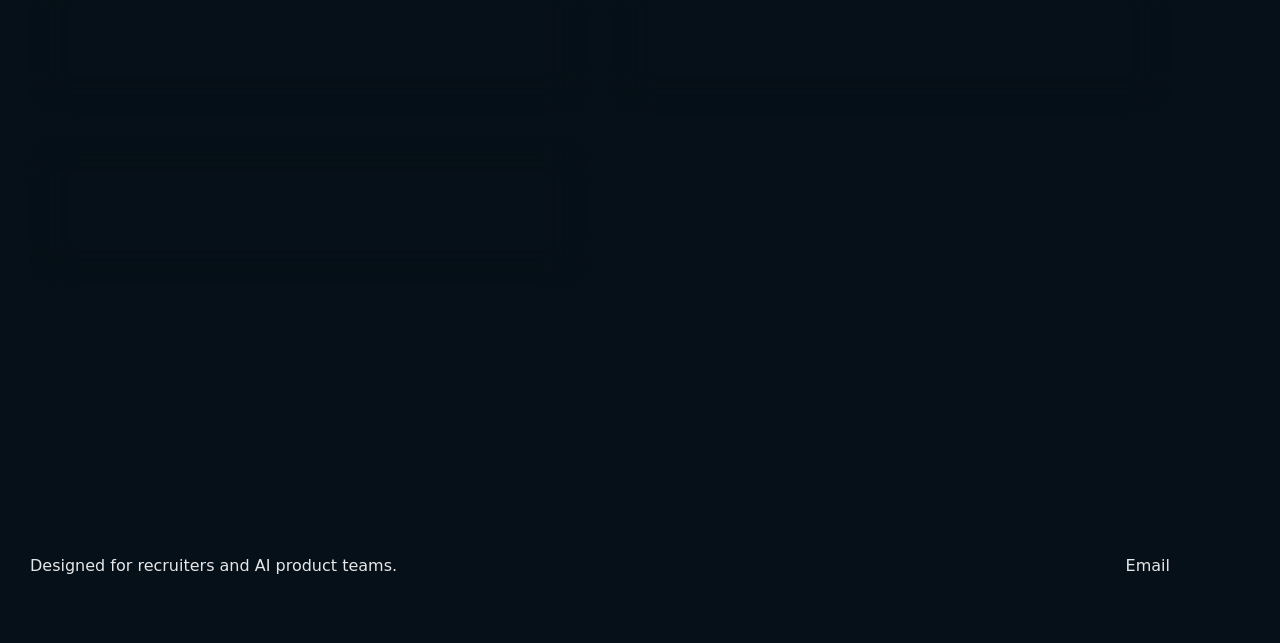
==== commit 729409b1: "Update AI Engineer portfolio with featured projects" ====
--- a/index.html
+++ b/index.html
@@ -11,7 +11,6 @@
 <body data-page="home">
   <div class="page-overlay"></div>
   <div class="progress-wrap"><div class="progress-bar" id="progressBar"></div></div>
-
   <header class="site-header">
     <div class="container header-inner">
       <nav class="site-nav" aria-label="Primary navigation">
@@ -46,7 +45,11 @@
 </div>
            <p class="hero-intro">
 Turning ideas into intelligent products, data into insights, and innovation into meaningful experiences.
+<br>
+    I build complete AI systems - not just models, but the data pipelines, backend logic, evaluation, and user-facing experience around them.
+           </br>
 </p>
+
 
         <p class="hero-description">Welcome to my portfolio. Explore my projects, technical expertise, and professional journey in creating impactful technology solutions.</p>
         <div class="hero-actions">
@@ -71,7 +74,110 @@
 
       <!-- Social links moved to bottom bar to avoid overlapping hero content -->
     </section>
-
+<section class="section featured-projects-home">
+  <div class="container">
+    <p class="section-label">Featured AI Projects</p>
+    <h2>Projects recruiters can see immediately.</h2>
+    <p class="section-copy">
+      A focused AI Engineer showcase across full-stack AI products, RAG systems, deep learning, and computer vision.
+    </p>
+  </div>
+
+  <div class="container project-grid homepage-project-grid">
+
+    <article class="project-card card-glass">
+      <div class="project-top">
+        <span class="project-badge">Flagship AI Product</span>
+        <a class="project-link" href="https://github.com/soniya-thota/careermail-ai" target="_blank" rel="noreferrer">GitHub</a>
+      </div>
+      <div class="project-preview preview--careermail">
+        <img src="assets/careermail.png" alt="project-preview preview--careermail">
+      </div>
+      <h2>CareerMail AI</h2>
+      <p>
+        AI-powered job search intelligence platform with Gmail OAuth, Gmail API integration,
+        recruiting email classification, application tracking, recruiter analytics, and career next actions.
+      </p>
+      <div class="project-tags">
+        <span>React</span>
+        <span>FastAPI</span>
+        <span>Gmail API</span>
+        <span>OAuth</span>
+        <span>Python</span>
+      </div>
+    </article>
+
+    <article class="project-card card-glass">
+      <div class="project-top">
+        <span class="project-badge">Generative AI / RAG</span>
+        <a class="project-link" href="https://github.com/soniya-thota/rag-job-assistant" target="_blank" rel="noreferrer">GitHub</a>
+      </div>
+      <div class="project-preview preview--rag"> 
+        <img src="assets/rag.png" alt="project-preview preview--rag"></div>
+      <h2>RAG Job Assistant</h2>
+      <p>
+        Retrieval-Augmented Generation assistant for resume and job-description analysis
+        using embeddings, semantic search, and LLM-powered recommendations.
+      </p>
+      <div class="project-tags">
+        <span>Python</span>
+        <span>RAG</span>
+        <span>Vector Search</span>
+        <span>Embeddings</span>
+        <span>LLMs</span>
+      </div>
+    </article>
+
+    <article class="project-card card-glass">
+      <div class="project-top">
+        <span class="project-badge">Deep Learning</span>
+        <a class="project-link" href="https://github.com/soniya-thota/House_Price_Prediction_Using_Tabnet" target="_blank" rel="noreferrer">GitHub</a>
+      </div>
+      <div class="project-preview">
+        <img src="assets/House_price.jpeg" alt="Deep Learning Real Estate Valuation project preview">
+      </div>
+      <h2>Deep Learning Real Estate Valuation</h2>
+      <p>
+        Advanced real estate price prediction using FNN, DNN, Wide & Deep Networks,
+        and TabNet with feature engineering, optimizer benchmarking, MAE, and RMSE.
+      </p>
+      <div class="project-tags">
+        <span>PyTorch</span>
+        <span>TabNet</span>
+        <span>Deep Learning</span>
+        <span>Scikit-Learn</span>
+      </div>
+    </article>
+
+    <article class="project-card card-glass">
+      <div class="project-top">
+        <span class="project-badge">Computer Vision</span>
+        <a class="project-link" href="https://github.com/soniya-thota/CVIP" target="_blank" rel="noreferrer">GitHub</a>
+      </div>
+      <div class="project-preview preview--vision">
+        <img src="assets/CVIP.png" alt="CVIP project preview">
+      </div>
+      <h2>Computer Vision Portfolio</h2>
+      <p>
+        Computer vision work covering image stitching, optical flow, segmentation,
+        object detection, image analysis, OpenCV, NumPy, and deep learning methods.
+      </p>
+      <div class="project-tags">
+        <span>OpenCV</span>
+        <span>Python</span>
+        <span>NumPy</span>
+        <span>Image Processing</span>
+        <span>PyTorch</span>
+      </div>
+    </article>
+
+  </div>
+
+  <div class="container featured-projects-actions">
+    <a href="projects.html" class="button button--primary">View All Projects</a>
+    <a href="contact.html" class="button button--ghost">Discuss AI Roles</a>
+  </div>
+</section>
     <section class="section section--glass reveal">
       <div class="container split-grid">
         <div>
--- a/style.css
+++ b/style.css
@@ -123,6 +123,7 @@
 .container {
   width: min(1140px, calc(100% - 2rem));
   margin: 1 auto;
+  margin-left: 30px;
 }
 
 .page-overlay {
@@ -354,6 +355,7 @@
   max-width: 680px;
   position: relative;
   z-index: 2;
+  margin-left: 30px;
 }
 
 .hero-badge {
@@ -380,13 +382,15 @@
   font-size: 1.05rem;
   margin-bottom: 1.25rem;
   max-width: 720px;
-}
-
+  margin-top: -320px;
+   margin-left: 30px;
+}
 
 
 .hero-description {
   margin-bottom: 2rem;
   max-width: 700px;
+  margin-top: -20px;
 }
 
 .hero-actions {
@@ -394,6 +398,7 @@
   flex-wrap: wrap;
   gap: 1rem;
   margin-bottom: 2.4rem;
+  margin-left: 30px;
 }
 
 .hero-metrics {
@@ -426,6 +431,7 @@
   gap: 1.5rem;
   position: relative;
   z-index: 2;
+  margin-left: 30px;
 }
 
 .avatar-card {
